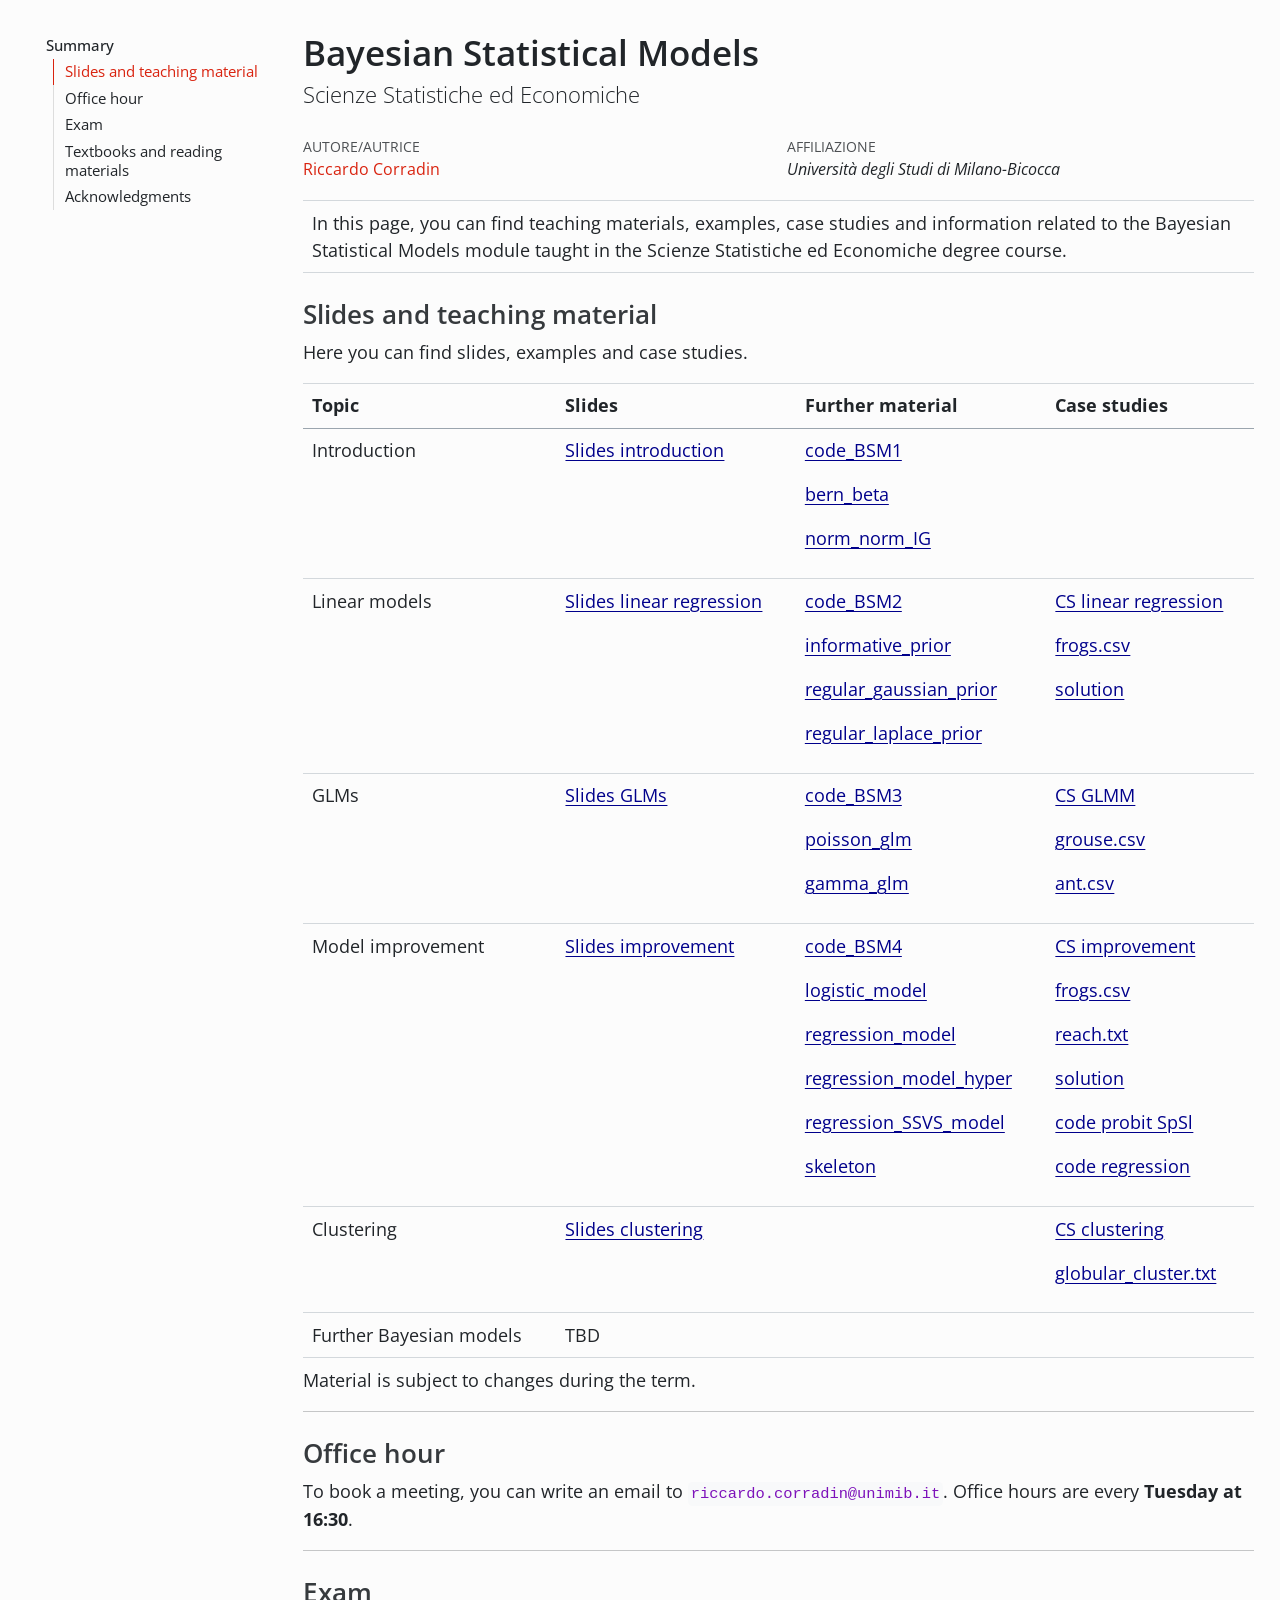
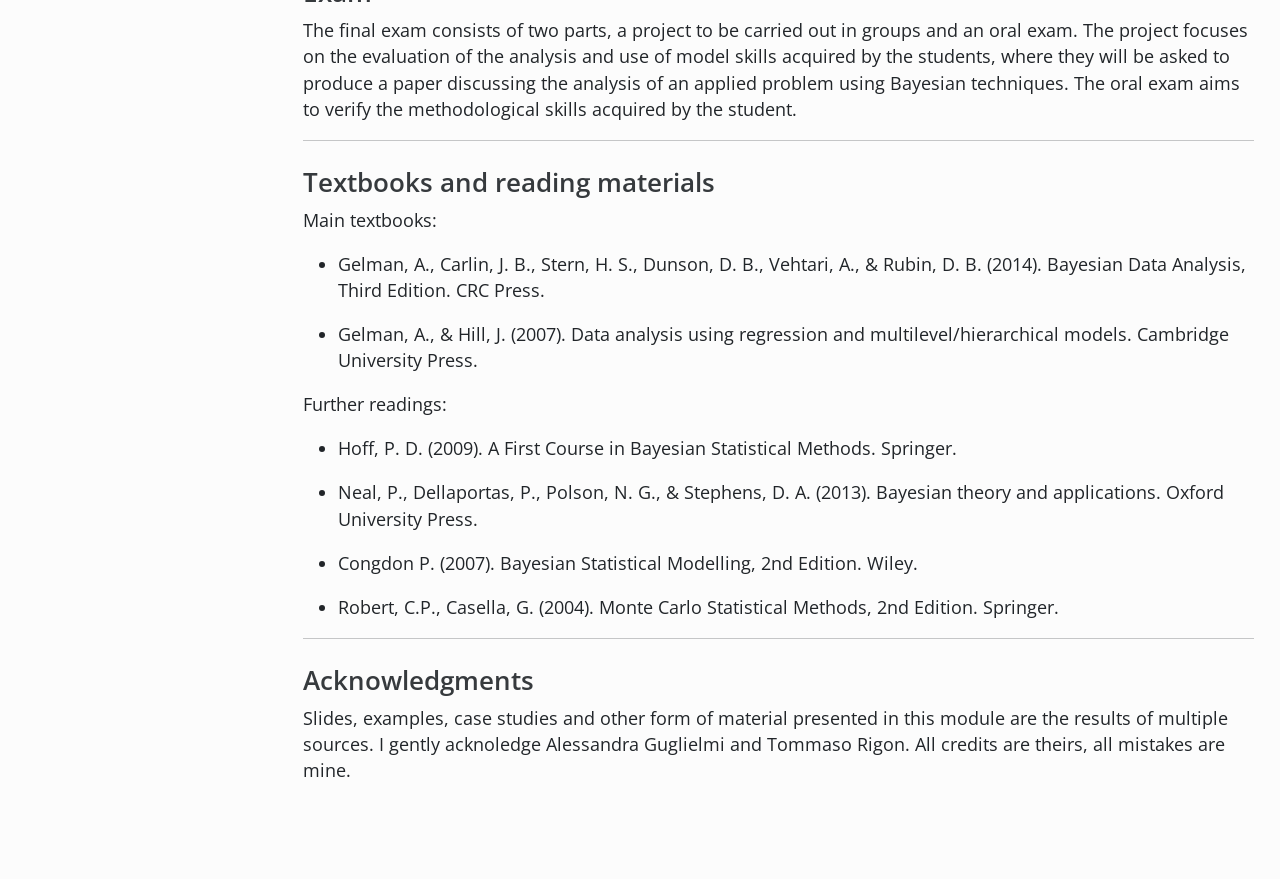
==== index.html @ 754d594e "upload clustering files" ====
<!DOCTYPE html>
<html xmlns="http://www.w3.org/1999/xhtml" lang="it" xml:lang="it"><head>

<meta charset="utf-8">
<meta name="generator" content="quarto-1.5.57">

<meta name="viewport" content="width=device-width, initial-scale=1.0, user-scalable=yes">

<meta name="author" content="Riccardo Corradin">

<title>Bayesian Statistical Models – BSM</title>
<style>
code{white-space: pre-wrap;}
span.smallcaps{font-variant: small-caps;}
div.columns{display: flex; gap: min(4vw, 1.5em);}
div.column{flex: auto; overflow-x: auto;}
div.hanging-indent{margin-left: 1.5em; text-indent: -1.5em;}
ul.task-list{list-style: none;}
ul.task-list li input[type="checkbox"] {
  width: 0.8em;
  margin: 0 0.8em 0.2em -1em; /* quarto-specific, see https://github.com/quarto-dev/quarto-cli/issues/4556 */ 
  vertical-align: middle;
}
</style>


<script src="site_libs/quarto-nav/quarto-nav.js"></script>
<script src="site_libs/clipboard/clipboard.min.js"></script>
<script src="site_libs/quarto-search/autocomplete.umd.js"></script>
<script src="site_libs/quarto-search/fuse.min.js"></script>
<script src="site_libs/quarto-search/quarto-search.js"></script>
<meta name="quarto:offset" content="./">
<script src="site_libs/quarto-html/quarto.js"></script>
<script src="site_libs/quarto-html/popper.min.js"></script>
<script src="site_libs/quarto-html/tippy.umd.min.js"></script>
<script src="site_libs/quarto-html/anchor.min.js"></script>
<link href="site_libs/quarto-html/tippy.css" rel="stylesheet">
<link href="site_libs/quarto-html/quarto-syntax-highlighting.css" rel="stylesheet" id="quarto-text-highlighting-styles">
<script src="site_libs/bootstrap/bootstrap.min.js"></script>
<link href="site_libs/bootstrap/bootstrap-icons.css" rel="stylesheet">
<link href="site_libs/bootstrap/bootstrap.min.css" rel="stylesheet" id="quarto-bootstrap" data-mode="light">
<script id="quarto-search-options" type="application/json">{
  "location": "sidebar",
  "copy-button": false,
  "collapse-after": 3,
  "panel-placement": "start",
  "type": "textbox",
  "limit": 50,
  "keyboard-shortcut": [
    "f",
    "/",
    "s"
  ],
  "show-item-context": false,
  "language": {
    "search-no-results-text": "Nessun risultato",
    "search-matching-documents-text": "documenti trovati",
    "search-copy-link-title": "Copiare il link nella ricerca",
    "search-hide-matches-text": "Nascondere i risultati aggiuntivi",
    "search-more-match-text": "ci sono altri risultati in questo documento",
    "search-more-matches-text": "ulteriori risultati in questo documento",
    "search-clear-button-title": "Pulire",
    "search-text-placeholder": "",
    "search-detached-cancel-button-title": "Cancellare",
    "search-submit-button-title": "Inviare",
    "search-label": "Ricerca"
  }
}</script>
<style>html{ scroll-behavior: smooth; }</style>


<link rel="stylesheet" href="styles.css">
</head>

<body class="floating">

<div id="quarto-search-results"></div>
<!-- content -->
<div id="quarto-content" class="quarto-container page-columns page-rows-contents page-layout-full">
<!-- sidebar -->
  <nav id="quarto-sidebar" class="sidebar collapse collapse-horizontal quarto-sidebar-collapse-item sidebar-navigation floating overflow-auto">
    <nav id="TOC" role="doc-toc" class="toc-active">
    <h2 id="toc-title">Summary</h2>
   
  <ul>
  <li><a href="#slides-and-teaching-material" id="toc-slides-and-teaching-material" class="nav-link active" data-scroll-target="#slides-and-teaching-material">Slides and teaching material</a></li>
  <li><a href="#office-hour" id="toc-office-hour" class="nav-link" data-scroll-target="#office-hour">Office hour</a></li>
  <li><a href="#exam" id="toc-exam" class="nav-link" data-scroll-target="#exam">Exam</a></li>
  <li><a href="#textbooks-and-reading-materials" id="toc-textbooks-and-reading-materials" class="nav-link" data-scroll-target="#textbooks-and-reading-materials">Textbooks and reading materials</a></li>
  <li><a href="#acknowledgments" id="toc-acknowledgments" class="nav-link" data-scroll-target="#acknowledgments">Acknowledgments</a></li>
  </ul>
</nav>
</nav>
<div id="quarto-sidebar-glass" class="quarto-sidebar-collapse-item" data-bs-toggle="collapse" data-bs-target=".quarto-sidebar-collapse-item"></div>
<!-- margin-sidebar -->
    <div id="quarto-margin-sidebar" class="sidebar margin-sidebar zindex-bottom">
    </div>
<!-- main -->
<main class="content column-page-right" id="quarto-document-content">

<header id="title-block-header" class="quarto-title-block default">
<div class="quarto-title">
<h1 class="title">Bayesian Statistical Models</h1>
<p class="subtitle lead">Scienze Statistiche ed Economiche</p>
</div>


<div class="quarto-title-meta-author column-page-right">
  <div class="quarto-title-meta-heading">Autore/Autrice</div>
  <div class="quarto-title-meta-heading">Affiliazione</div>
  
    <div class="quarto-title-meta-contents">
    <p class="author"><span class="text-primary">Riccardo Corradin</span> </p>
  </div>
  <div class="quarto-title-meta-contents">
        <p class="affiliation">
            <em>Università degli Studi di Milano-Bicocca</em>
          </p>
      </div>
  </div>

<div class="quarto-title-meta column-page-right">

      
  
    
  </div>
  


</header>


<table class="caption-top table">
<colgroup>
<col style="width: 100%">
</colgroup>
<tbody>
<tr class="odd">
<td>In this page, you can find teaching materials, examples, case studies and information related to the Bayesian Statistical Models module taught in the Scienze Statistiche ed Economiche degree course.</td>
</tr>
</tbody>
</table>
<section id="slides-and-teaching-material" class="level3">
<h3 class="anchored" data-anchor-id="slides-and-teaching-material">Slides and teaching material</h3>
<p>Here you can find slides, examples and case studies.</p>
<table class="caption-top table">
<thead>
<tr class="header">
<th>Topic</th>
<th>Slides</th>
<th>Further material</th>
<th>Case studies</th>
</tr>
</thead>
<tbody>
<tr class="odd">
<td>Introduction</td>
<td><a href="slides/intro.pdf">Slides introduction</a></td>
<td><p><a href="code/code_BSM1.R">code_BSM1</a></p>
<p><a href="code/bernoulli_beta.stan">bern_beta</a></p>
<p><a href="code/normal_normal_gamma.stan">norm_norm_IG</a></p></td>
<td></td>
</tr>
<tr class="even">
<td>Linear models</td>
<td><a href="slides/linear_reg.pdf">Slides linear regression</a></td>
<td><p><a href="code/code_BSM2.R">code_BSM2</a></p>
<p><a href="code/regression_informative_prior.stan">informative_prior</a></p>
<p><a href="code/regular_gaussian_prior.stan">regular_gaussian_prior</a></p>
<p><a href="code/regular_laplace_prior.stan">regular_laplace_prior</a></p></td>
<td><p><a href="cs_files/CSfrogs.pdf">CS linear regression</a></p>
<p><a href="cs_files/frogs.csv">frogs.csv</a></p>
<p><a href="code/CS_frogs.R">solution</a></p></td>
</tr>
<tr class="odd">
<td>GLMs</td>
<td><a href="slides/GLM.pdf">Slides GLMs</a></td>
<td><p><a href="code/code_BSM3.R">code_BSM3</a></p>
<p><a href="code/poisson_glm.stan">poisson_glm</a></p>
<p><a href="code/gamma_glm.stan">gamma_glm</a></p></td>
<td><p><a href="cs_files/CSglm.pdf">CS GLMM</a></p>
<p><a href="cs_files/grouse.csv">grouse.csv</a></p>
<p><a href="cs_files/ant.csv">ant.csv</a></p></td>
</tr>
<tr class="even">
<td>Model improvement</td>
<td><a href="slides/improvement.pdf">Slides improvement</a></td>
<td><p><a href="code/code_BSM4.R">code_BSM4</a></p>
<p><a href="code/logistic_model.stan">logistic_model</a></p>
<p><a href="code/regression_model.stan">regression_model</a></p>
<p><a href="code/regression_model_hyper.stan">regression_model_hyper</a></p>
<p><a href="code/regression_SSVS_model.stan">regression_SSVS_model</a></p>
<p><a href="code/skeleton4.R">skeleton</a></p></td>
<td><p><a href="cs_files/CSimprovement.pdf">CS improvement</a></p>
<p><a href="cs_files/frogs.csv">frogs.csv</a></p>
<p><a href="cs_files/reach.txt">reach.txt</a></p>
<p><a href="cs_files/codice_CSimprovement.R">solution</a></p>
<p><a href="cs_files/probit_SpSl.stan">code probit SpSl</a></p>
<p><a href="cs_files/regression.stan">code regression</a></p></td>
</tr>
<tr class="odd">
<td>Clustering</td>
<td><a href="slides/clustering.pdf">Slides clustering</a></td>
<td></td>
<td><p><a href="cs_files/CSclustering.pdf">CS clustering</a></p>
<p><a href="cs_filese/globular_cluster.txt">globular_cluster.txt</a></p></td>
</tr>
<tr class="even">
<td>Further Bayesian models</td>
<td>TBD</td>
<td></td>
<td></td>
</tr>
</tbody>
</table>
<p>Material is subject to changes during the term.</p>
<hr>
</section>
<section id="office-hour" class="level3">
<h3 class="anchored" data-anchor-id="office-hour">Office hour</h3>
<p>To book a meeting, you can write an email to <code>riccardo.corradin@unimib.it</code>. Office hours are every <strong>Tuesday at 16:30</strong>.</p>
<hr>
</section>
<section id="exam" class="level3">
<h3 class="anchored" data-anchor-id="exam">Exam</h3>
<p>The final exam consists of two parts, a project to be carried out in groups and an oral exam. The project focuses on the evaluation of the analysis and use of model skills acquired by the students, where they will be asked to produce a paper discussing the analysis of an applied problem using Bayesian techniques. The oral exam aims to verify the methodological skills acquired by the student.</p>
<hr>
</section>
<section id="textbooks-and-reading-materials" class="level3">
<h3 class="anchored" data-anchor-id="textbooks-and-reading-materials">Textbooks and reading materials</h3>
<p>Main textbooks:</p>
<ul>
<li><p>Gelman, A., Carlin, J. B., Stern, H. S., Dunson, D. B., Vehtari, A., &amp; Rubin, D. B. (2014). Bayesian Data Analysis, Third Edition. CRC Press.</p></li>
<li><p>Gelman, A., &amp; Hill, J. (2007). Data analysis using regression and multilevel/hierarchical models. Cambridge University Press.</p></li>
</ul>
<p>Further readings:</p>
<ul>
<li><p>Hoff, P. D. (2009). A First Course in Bayesian Statistical Methods. Springer.</p></li>
<li><p>Neal, P., Dellaportas, P., Polson, N. G., &amp; Stephens, D. A. (2013). Bayesian theory and applications. Oxford University Press.</p></li>
<li><p>Congdon P. (2007). Bayesian Statistical Modelling, 2nd Edition. Wiley.</p></li>
<li><p>Robert, C.P., Casella, G. (2004). Monte Carlo Statistical Methods, 2nd Edition. Springer.</p></li>
</ul>
<hr>
</section>
<section id="acknowledgments" class="level3">
<h3 class="anchored" data-anchor-id="acknowledgments">Acknowledgments</h3>
<p>Slides, examples, case studies and other form of material presented in this module are the results of multiple sources. I gently acknoledge Alessandra Guglielmi and Tommaso Rigon. All credits are theirs, all mistakes are mine.</p>


</section>

</main> <!-- /main -->
<script id="quarto-html-after-body" type="application/javascript">
window.document.addEventListener("DOMContentLoaded", function (event) {
  const toggleBodyColorMode = (bsSheetEl) => {
    const mode = bsSheetEl.getAttribute("data-mode");
    const bodyEl = window.document.querySelector("body");
    if (mode === "dark") {
      bodyEl.classList.add("quarto-dark");
      bodyEl.classList.remove("quarto-light");
    } else {
      bodyEl.classList.add("quarto-light");
      bodyEl.classList.remove("quarto-dark");
    }
  }
  const toggleBodyColorPrimary = () => {
    const bsSheetEl = window.document.querySelector("link#quarto-bootstrap");
    if (bsSheetEl) {
      toggleBodyColorMode(bsSheetEl);
    }
  }
  toggleBodyColorPrimary();  
  const icon = "";
  const anchorJS = new window.AnchorJS();
  anchorJS.options = {
    placement: 'right',
    icon: icon
  };
  anchorJS.add('.anchored');
  const isCodeAnnotation = (el) => {
    for (const clz of el.classList) {
      if (clz.startsWith('code-annotation-')) {                     
        return true;
      }
    }
    return false;
  }
  const onCopySuccess = function(e) {
    // button target
    const button = e.trigger;
    // don't keep focus
    button.blur();
    // flash "checked"
    button.classList.add('code-copy-button-checked');
    var currentTitle = button.getAttribute("title");
    button.setAttribute("title", "Copiato!");
    let tooltip;
    if (window.bootstrap) {
      button.setAttribute("data-bs-toggle", "tooltip");
      button.setAttribute("data-bs-placement", "left");
      button.setAttribute("data-bs-title", "Copiato!");
      tooltip = new bootstrap.Tooltip(button, 
        { trigger: "manual", 
          customClass: "code-copy-button-tooltip",
          offset: [0, -8]});
      tooltip.show();    
    }
    setTimeout(function() {
      if (tooltip) {
        tooltip.hide();
        button.removeAttribute("data-bs-title");
        button.removeAttribute("data-bs-toggle");
        button.removeAttribute("data-bs-placement");
      }
      button.setAttribute("title", currentTitle);
      button.classList.remove('code-copy-button-checked');
    }, 1000);
    // clear code selection
    e.clearSelection();
  }
  const getTextToCopy = function(trigger) {
      const codeEl = trigger.previousElementSibling.cloneNode(true);
      for (const childEl of codeEl.children) {
        if (isCodeAnnotation(childEl)) {
          childEl.remove();
        }
      }
      return codeEl.innerText;
  }
  const clipboard = new window.ClipboardJS('.code-copy-button:not([data-in-quarto-modal])', {
    text: getTextToCopy
  });
  clipboard.on('success', onCopySuccess);
  if (window.document.getElementById('quarto-embedded-source-code-modal')) {
    // For code content inside modals, clipBoardJS needs to be initialized with a container option
    // TODO: Check when it could be a function (https://github.com/zenorocha/clipboard.js/issues/860)
    const clipboardModal = new window.ClipboardJS('.code-copy-button[data-in-quarto-modal]', {
      text: getTextToCopy,
      container: window.document.getElementById('quarto-embedded-source-code-modal')
    });
    clipboardModal.on('success', onCopySuccess);
  }
    var localhostRegex = new RegExp(/^(?:http|https):\/\/localhost\:?[0-9]*\//);
    var mailtoRegex = new RegExp(/^mailto:/);
      var filterRegex = new RegExp('/' + window.location.host + '/');
    var isInternal = (href) => {
        return filterRegex.test(href) || localhostRegex.test(href) || mailtoRegex.test(href);
    }
    // Inspect non-navigation links and adorn them if external
 	var links = window.document.querySelectorAll('a[href]:not(.nav-link):not(.navbar-brand):not(.toc-action):not(.sidebar-link):not(.sidebar-item-toggle):not(.pagination-link):not(.no-external):not([aria-hidden]):not(.dropdown-item):not(.quarto-navigation-tool):not(.about-link)');
    for (var i=0; i<links.length; i++) {
      const link = links[i];
      if (!isInternal(link.href)) {
        // undo the damage that might have been done by quarto-nav.js in the case of
        // links that we want to consider external
        if (link.dataset.originalHref !== undefined) {
          link.href = link.dataset.originalHref;
        }
      }
    }
  function tippyHover(el, contentFn, onTriggerFn, onUntriggerFn) {
    const config = {
      allowHTML: true,
      maxWidth: 500,
      delay: 100,
      arrow: false,
      appendTo: function(el) {
          return el.parentElement;
      },
      interactive: true,
      interactiveBorder: 10,
      theme: 'quarto',
      placement: 'bottom-start',
    };
    if (contentFn) {
      config.content = contentFn;
    }
    if (onTriggerFn) {
      config.onTrigger = onTriggerFn;
    }
    if (onUntriggerFn) {
      config.onUntrigger = onUntriggerFn;
    }
    window.tippy(el, config); 
  }
  const noterefs = window.document.querySelectorAll('a[role="doc-noteref"]');
  for (var i=0; i<noterefs.length; i++) {
    const ref = noterefs[i];
    tippyHover(ref, function() {
      // use id or data attribute instead here
      let href = ref.getAttribute('data-footnote-href') || ref.getAttribute('href');
      try { href = new URL(href).hash; } catch {}
      const id = href.replace(/^#\/?/, "");
      const note = window.document.getElementById(id);
      if (note) {
        return note.innerHTML;
      } else {
        return "";
      }
    });
  }
  const xrefs = window.document.querySelectorAll('a.quarto-xref');
  const processXRef = (id, note) => {
    // Strip column container classes
    const stripColumnClz = (el) => {
      el.classList.remove("page-full", "page-columns");
      if (el.children) {
        for (const child of el.children) {
          stripColumnClz(child);
        }
      }
    }
    stripColumnClz(note)
    if (id === null || id.startsWith('sec-')) {
      // Special case sections, only their first couple elements
      const container = document.createElement("div");
      if (note.children && note.children.length > 2) {
        container.appendChild(note.children[0].cloneNode(true));
        for (let i = 1; i < note.children.length; i++) {
          const child = note.children[i];
          if (child.tagName === "P" && child.innerText === "") {
            continue;
          } else {
            container.appendChild(child.cloneNode(true));
            break;
          }
        }
        if (window.Quarto?.typesetMath) {
          window.Quarto.typesetMath(container);
        }
        return container.innerHTML
      } else {
        if (window.Quarto?.typesetMath) {
          window.Quarto.typesetMath(note);
        }
        return note.innerHTML;
      }
    } else {
      // Remove any anchor links if they are present
      const anchorLink = note.querySelector('a.anchorjs-link');
      if (anchorLink) {
        anchorLink.remove();
      }
      if (window.Quarto?.typesetMath) {
        window.Quarto.typesetMath(note);
      }
      // TODO in 1.5, we should make sure this works without a callout special case
      if (note.classList.contains("callout")) {
        return note.outerHTML;
      } else {
        return note.innerHTML;
      }
    }
  }
  for (var i=0; i<xrefs.length; i++) {
    const xref = xrefs[i];
    tippyHover(xref, undefined, function(instance) {
      instance.disable();
      let url = xref.getAttribute('href');
      let hash = undefined; 
      if (url.startsWith('#')) {
        hash = url;
      } else {
        try { hash = new URL(url).hash; } catch {}
      }
      if (hash) {
        const id = hash.replace(/^#\/?/, "");
        const note = window.document.getElementById(id);
        if (note !== null) {
          try {
            const html = processXRef(id, note.cloneNode(true));
            instance.setContent(html);
          } finally {
            instance.enable();
            instance.show();
          }
        } else {
          // See if we can fetch this
          fetch(url.split('#')[0])
          .then(res => res.text())
          .then(html => {
            const parser = new DOMParser();
            const htmlDoc = parser.parseFromString(html, "text/html");
            const note = htmlDoc.getElementById(id);
            if (note !== null) {
              const html = processXRef(id, note);
              instance.setContent(html);
            } 
          }).finally(() => {
            instance.enable();
            instance.show();
          });
        }
      } else {
        // See if we can fetch a full url (with no hash to target)
        // This is a special case and we should probably do some content thinning / targeting
        fetch(url)
        .then(res => res.text())
        .then(html => {
          const parser = new DOMParser();
          const htmlDoc = parser.parseFromString(html, "text/html");
          const note = htmlDoc.querySelector('main.content');
          if (note !== null) {
            // This should only happen for chapter cross references
            // (since there is no id in the URL)
            // remove the first header
            if (note.children.length > 0 && note.children[0].tagName === "HEADER") {
              note.children[0].remove();
            }
            const html = processXRef(null, note);
            instance.setContent(html);
          } 
        }).finally(() => {
          instance.enable();
          instance.show();
        });
      }
    }, function(instance) {
    });
  }
      let selectedAnnoteEl;
      const selectorForAnnotation = ( cell, annotation) => {
        let cellAttr = 'data-code-cell="' + cell + '"';
        let lineAttr = 'data-code-annotation="' +  annotation + '"';
        const selector = 'span[' + cellAttr + '][' + lineAttr + ']';
        return selector;
      }
      const selectCodeLines = (annoteEl) => {
        const doc = window.document;
        const targetCell = annoteEl.getAttribute("data-target-cell");
        const targetAnnotation = annoteEl.getAttribute("data-target-annotation");
        const annoteSpan = window.document.querySelector(selectorForAnnotation(targetCell, targetAnnotation));
        const lines = annoteSpan.getAttribute("data-code-lines").split(",");
        const lineIds = lines.map((line) => {
          return targetCell + "-" + line;
        })
        let top = null;
        let height = null;
        let parent = null;
        if (lineIds.length > 0) {
            //compute the position of the single el (top and bottom and make a div)
            const el = window.document.getElementById(lineIds[0]);
            top = el.offsetTop;
            height = el.offsetHeight;
            parent = el.parentElement.parentElement;
          if (lineIds.length > 1) {
            const lastEl = window.document.getElementById(lineIds[lineIds.length - 1]);
            const bottom = lastEl.offsetTop + lastEl.offsetHeight;
            height = bottom - top;
          }
          if (top !== null && height !== null && parent !== null) {
            // cook up a div (if necessary) and position it 
            let div = window.document.getElementById("code-annotation-line-highlight");
            if (div === null) {
              div = window.document.createElement("div");
              div.setAttribute("id", "code-annotation-line-highlight");
              div.style.position = 'absolute';
              parent.appendChild(div);
            }
            div.style.top = top - 2 + "px";
            div.style.height = height + 4 + "px";
            div.style.left = 0;
            let gutterDiv = window.document.getElementById("code-annotation-line-highlight-gutter");
            if (gutterDiv === null) {
              gutterDiv = window.document.createElement("div");
              gutterDiv.setAttribute("id", "code-annotation-line-highlight-gutter");
              gutterDiv.style.position = 'absolute';
              const codeCell = window.document.getElementById(targetCell);
              const gutter = codeCell.querySelector('.code-annotation-gutter');
              gutter.appendChild(gutterDiv);
            }
            gutterDiv.style.top = top - 2 + "px";
            gutterDiv.style.height = height + 4 + "px";
          }
          selectedAnnoteEl = annoteEl;
        }
      };
      const unselectCodeLines = () => {
        const elementsIds = ["code-annotation-line-highlight", "code-annotation-line-highlight-gutter"];
        elementsIds.forEach((elId) => {
          const div = window.document.getElementById(elId);
          if (div) {
            div.remove();
          }
        });
        selectedAnnoteEl = undefined;
      };
        // Handle positioning of the toggle
    window.addEventListener(
      "resize",
      throttle(() => {
        elRect = undefined;
        if (selectedAnnoteEl) {
          selectCodeLines(selectedAnnoteEl);
        }
      }, 10)
    );
    function throttle(fn, ms) {
    let throttle = false;
    let timer;
      return (...args) => {
        if(!throttle) { // first call gets through
            fn.apply(this, args);
            throttle = true;
        } else { // all the others get throttled
            if(timer) clearTimeout(timer); // cancel #2
            timer = setTimeout(() => {
              fn.apply(this, args);
              timer = throttle = false;
            }, ms);
        }
      };
    }
      // Attach click handler to the DT
      const annoteDls = window.document.querySelectorAll('dt[data-target-cell]');
      for (const annoteDlNode of annoteDls) {
        annoteDlNode.addEventListener('click', (event) => {
          const clickedEl = event.target;
          if (clickedEl !== selectedAnnoteEl) {
            unselectCodeLines();
            const activeEl = window.document.querySelector('dt[data-target-cell].code-annotation-active');
            if (activeEl) {
              activeEl.classList.remove('code-annotation-active');
            }
            selectCodeLines(clickedEl);
            clickedEl.classList.add('code-annotation-active');
          } else {
            // Unselect the line
            unselectCodeLines();
            clickedEl.classList.remove('code-annotation-active');
          }
        });
      }
  const findCites = (el) => {
    const parentEl = el.parentElement;
    if (parentEl) {
      const cites = parentEl.dataset.cites;
      if (cites) {
        return {
          el,
          cites: cites.split(' ')
        };
      } else {
        return findCites(el.parentElement)
      }
    } else {
      return undefined;
    }
  };
  var bibliorefs = window.document.querySelectorAll('a[role="doc-biblioref"]');
  for (var i=0; i<bibliorefs.length; i++) {
    const ref = bibliorefs[i];
    const citeInfo = findCites(ref);
    if (citeInfo) {
      tippyHover(citeInfo.el, function() {
        var popup = window.document.createElement('div');
        citeInfo.cites.forEach(function(cite) {
          var citeDiv = window.document.createElement('div');
          citeDiv.classList.add('hanging-indent');
          citeDiv.classList.add('csl-entry');
          var biblioDiv = window.document.getElementById('ref-' + cite);
          if (biblioDiv) {
            citeDiv.innerHTML = biblioDiv.innerHTML;
          }
          popup.appendChild(citeDiv);
        });
        return popup.innerHTML;
      });
    }
  }
});
</script>
</div> <!-- /content -->




<script src="site_libs/quarto-html/zenscroll-min.js"></script>
</body></html>
---- site_libs/quarto-html/tippy.css ----
.tippy-box[data-animation=fade][data-state=hidden]{opacity:0}[data-tippy-root]{max-width:calc(100vw - 10px)}.tippy-box{position:relative;background-color:#333;color:#fff;border-radius:4px;font-size:14px;line-height:1.4;white-space:normal;outline:0;transition-property:transform,visibility,opacity}.tippy-box[data-placement^=top]>.tippy-arrow{bottom:0}.tippy-box[data-placement^=top]>.tippy-arrow:before{bottom:-7px;left:0;border-width:8px 8px 0;border-top-color:initial;transform-origin:center top}.tippy-box[data-placement^=bottom]>.tippy-arrow{top:0}.tippy-box[data-placement^=bottom]>.tippy-arrow:before{top:-7px;left:0;border-width:0 8px 8px;border-bottom-color:initial;transform-origin:center bottom}.tippy-box[data-placement^=left]>.tippy-arrow{right:0}.tippy-box[data-placement^=left]>.tippy-arrow:before{border-width:8px 0 8px 8px;border-left-color:initial;right:-7px;transform-origin:center left}.tippy-box[data-placement^=right]>.tippy-arrow{left:0}.tippy-box[data-placement^=right]>.tippy-arrow:before{left:-7px;border-width:8px 8px 8px 0;border-right-color:initial;transform-origin:center right}.tippy-box[data-inertia][data-state=visible]{transition-timing-function:cubic-bezier(.54,1.5,.38,1.11)}.tippy-arrow{width:16px;height:16px;color:#333}.tippy-arrow:before{content:"";position:absolute;border-color:transparent;border-style:solid}.tippy-content{position:relative;padding:5px 9px;z-index:1}
---- site_libs/quarto-html/quarto-syntax-highlighting.css ----
/* quarto syntax highlight colors */
:root {
  --quarto-hl-ot-color: #003B4F;
  --quarto-hl-at-color: #657422;
  --quarto-hl-ss-color: #20794D;
  --quarto-hl-an-color: #5E5E5E;
  --quarto-hl-fu-color: #4758AB;
  --quarto-hl-st-color: #20794D;
  --quarto-hl-cf-color: #003B4F;
  --quarto-hl-op-color: #5E5E5E;
  --quarto-hl-er-color: #AD0000;
  --quarto-hl-bn-color: #AD0000;
  --quarto-hl-al-color: #AD0000;
  --quarto-hl-va-color: #111111;
  --quarto-hl-bu-color: inherit;
  --quarto-hl-ex-color: inherit;
  --quarto-hl-pp-color: #AD0000;
  --quarto-hl-in-color: #5E5E5E;
  --quarto-hl-vs-color: #20794D;
  --quarto-hl-wa-color: #5E5E5E;
  --quarto-hl-do-color: #5E5E5E;
  --quarto-hl-im-color: #00769E;
  --quarto-hl-ch-color: #20794D;
  --quarto-hl-dt-color: #AD0000;
  --quarto-hl-fl-color: #AD0000;
  --quarto-hl-co-color: #5E5E5E;
  --quarto-hl-cv-color: #5E5E5E;
  --quarto-hl-cn-color: #8f5902;
  --quarto-hl-sc-color: #5E5E5E;
  --quarto-hl-dv-color: #AD0000;
  --quarto-hl-kw-color: #003B4F;
}

/* other quarto variables */
:root {
  --quarto-font-monospace: SFMono-Regular, Menlo, Monaco, Consolas, "Liberation Mono", "Courier New", monospace;
}

pre > code.sourceCode > span {
  color: #003B4F;
}

code span {
  color: #003B4F;
}

code.sourceCode > span {
  color: #003B4F;
}

div.sourceCode,
div.sourceCode pre.sourceCode {
  color: #003B4F;
}

code span.ot {
  color: #003B4F;
  font-style: inherit;
}

code span.at {
  color: #657422;
  font-style: inherit;
}

code span.ss {
  color: #20794D;
  font-style: inherit;
}

code span.an {
  color: #5E5E5E;
  font-style: inherit;
}

code span.fu {
  color: #4758AB;
  font-style: inherit;
}

code span.st {
  color: #20794D;
  font-style: inherit;
}

code span.cf {
  color: #003B4F;
  font-weight: bold;
  font-style: inherit;
}

code span.op {
  color: #5E5E5E;
  font-style: inherit;
}

code span.er {
  color: #AD0000;
  font-style: inherit;
}

code span.bn {
  color: #AD0000;
  font-style: inherit;
}

code span.al {
  color: #AD0000;
  font-style: inherit;
}

code span.va {
  color: #111111;
  font-style: inherit;
}

code span.bu {
  font-style: inherit;
}

code span.ex {
  font-style: inherit;
}

code span.pp {
  color: #AD0000;
  font-style: inherit;
}

code span.in {
  color: #5E5E5E;
  font-style: inherit;
}

code span.vs {
  color: #20794D;
  font-style: inherit;
}

code span.wa {
  color: #5E5E5E;
  font-style: italic;
}

code span.do {
  color: #5E5E5E;
  font-style: italic;
}

code span.im {
  color: #00769E;
  font-style: inherit;
}

code span.ch {
  color: #20794D;
  font-style: inherit;
}

code span.dt {
  color: #AD0000;
  font-style: inherit;
}

code span.fl {
  color: #AD0000;
  font-style: inherit;
}

code span.co {
  color: #5E5E5E;
  font-style: inherit;
}

code span.cv {
  color: #5E5E5E;
  font-style: italic;
}

code span.cn {
  color: #8f5902;
  font-style: inherit;
}

code span.sc {
  color: #5E5E5E;
  font-style: inherit;
}

code span.dv {
  color: #AD0000;
  font-style: inherit;
}

code span.kw {
  color: #003B4F;
  font-weight: bold;
  font-style: inherit;
}

.prevent-inlining {
  content: "</";
}

/*# sourceMappingURL=debc5d5d77c3f9108843748ff7464032.css.map */
---- styles.css ----
/* css styles */
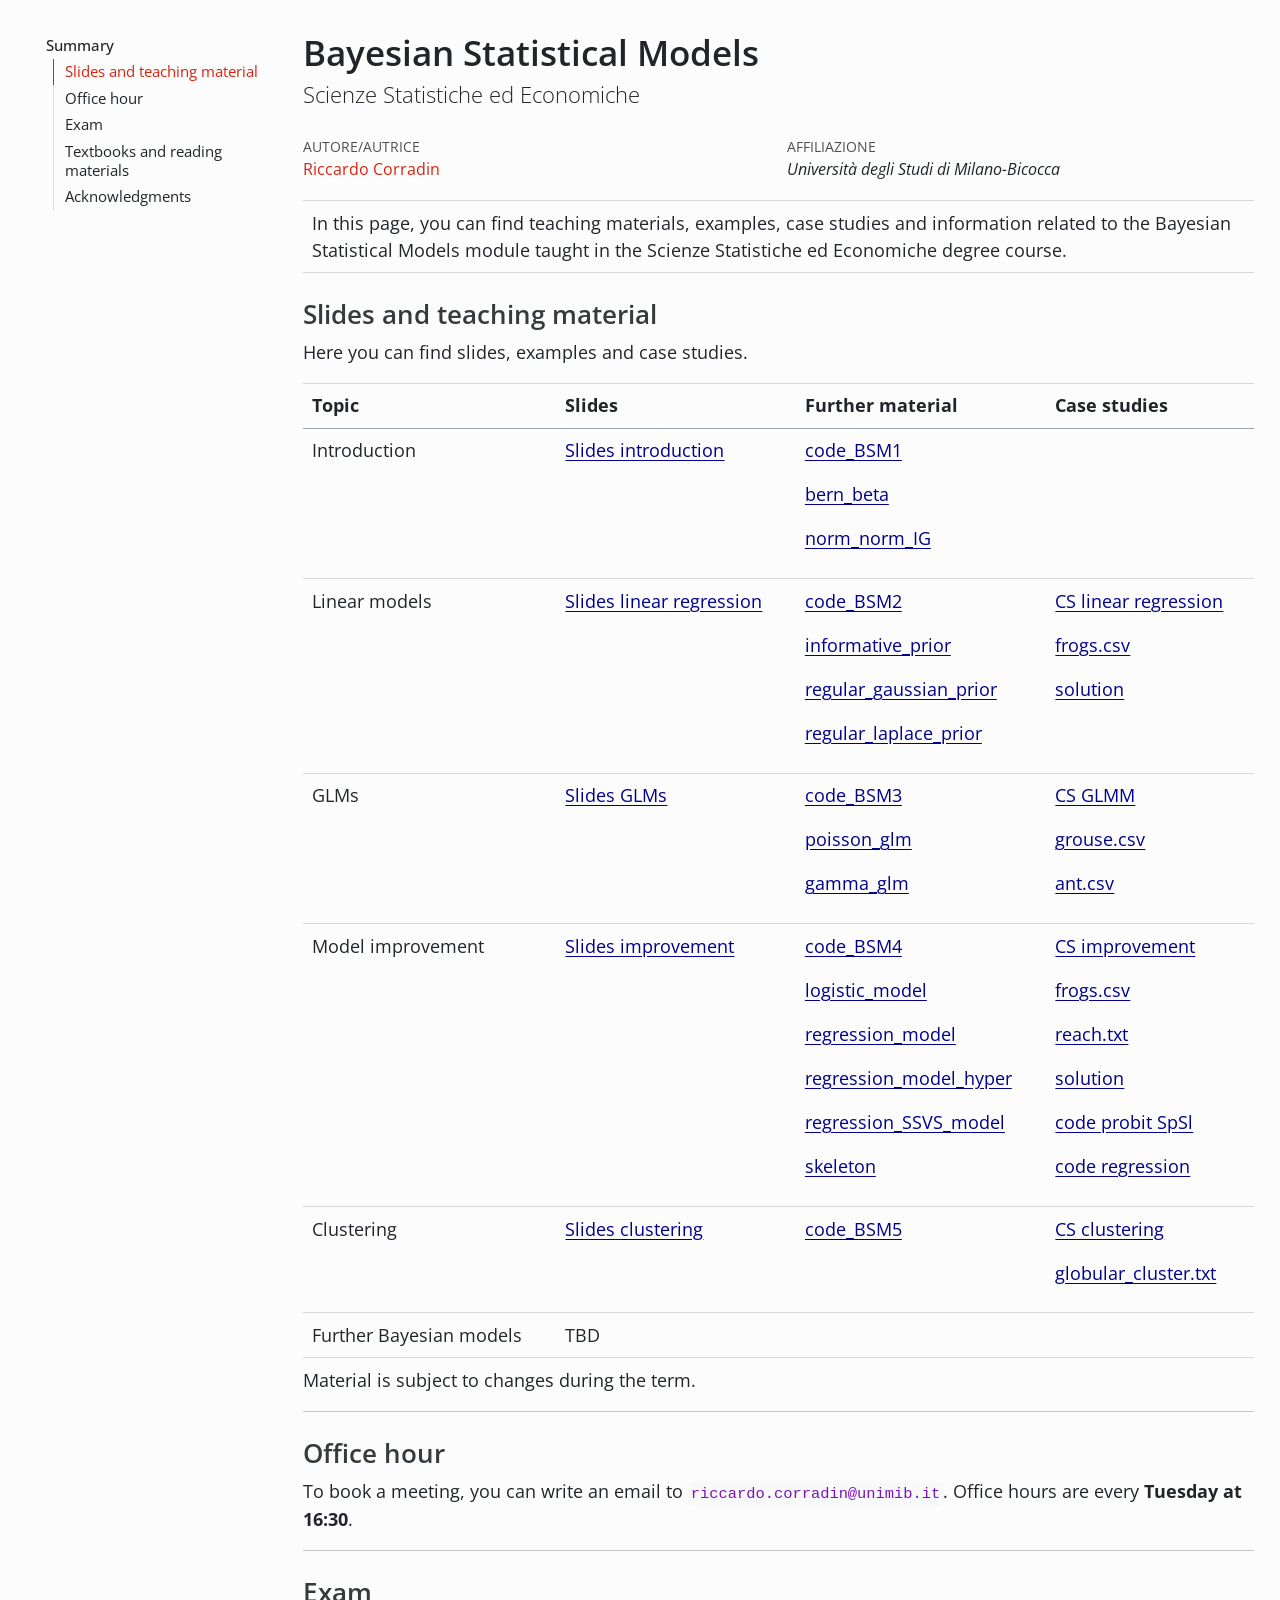
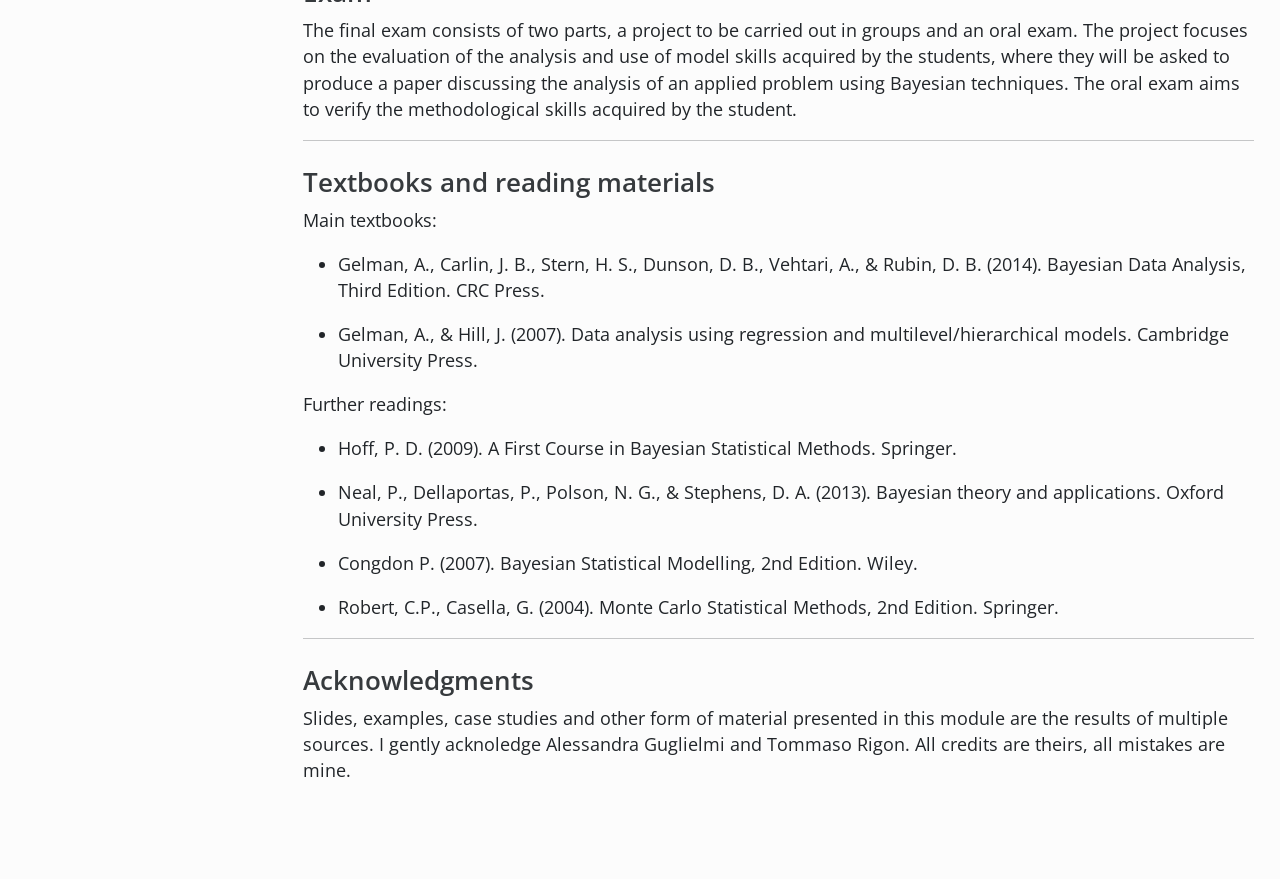
==== commit 1e889de9: "upload" ====
--- a/index.html
+++ b/index.html
@@ -202,7 +202,7 @@
 <tr class="odd">
 <td>Clustering</td>
 <td><a href="slides/clustering.pdf">Slides clustering</a></td>
-<td></td>
+<td><a href="code/code_BSM5.R">code_BSM5</a></td>
 <td><p><a href="cs_files/CSclustering.pdf">CS clustering</a></p>
 <p><a href="cs_filese/globular_cluster.txt">globular_cluster.txt</a></p></td>
 </tr>
